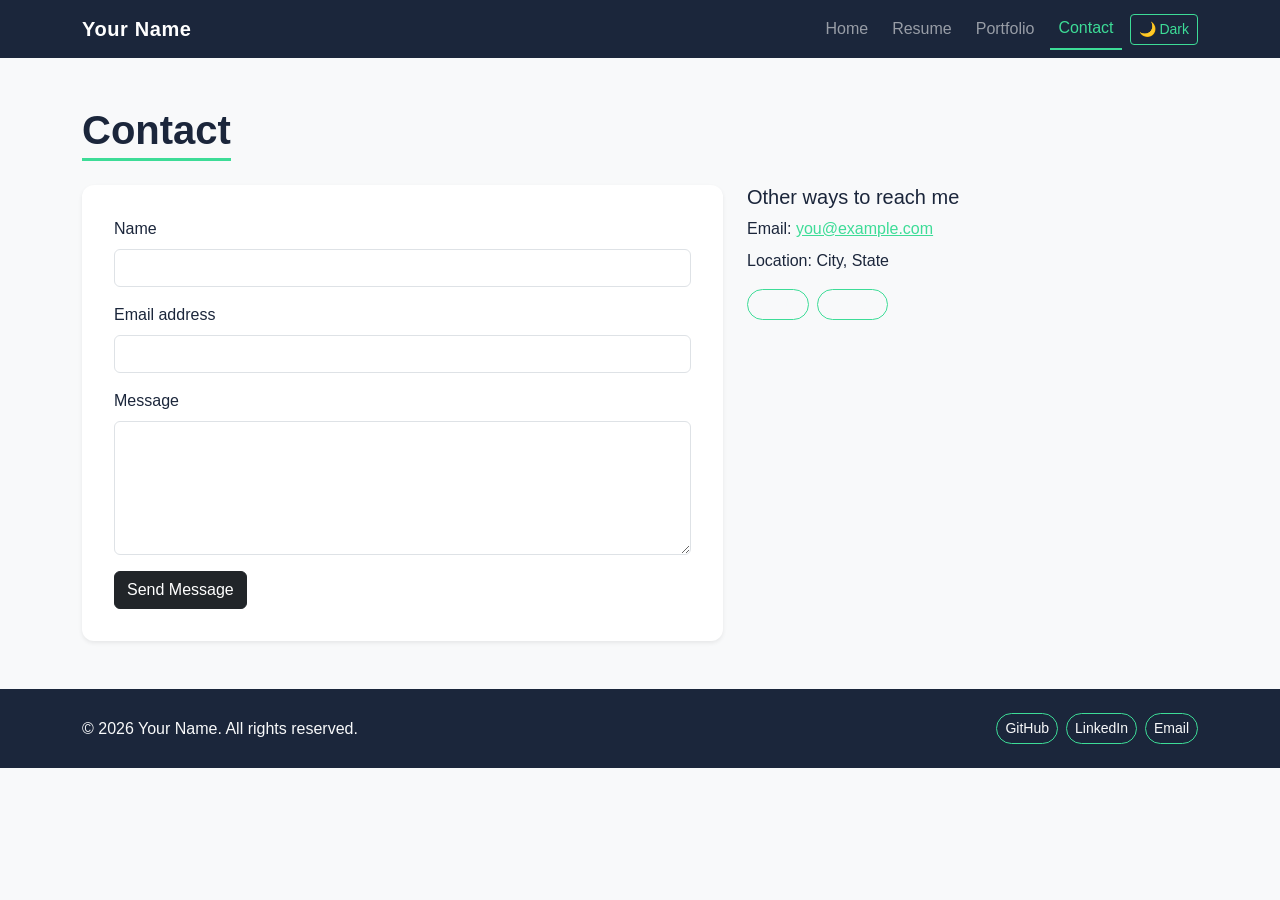
==== contact.html @ a8316914 "Scaffold interactive resume site Four-page Bootstrap site (Home, Resume, Portfolio, Contact) with a " ====
<!DOCTYPE html>
<html lang="en" data-bs-theme="light">
<head>
  <meta charset="UTF-8" />
  <meta name="viewport" content="width=device-width, initial-scale=1.0" />
  <title>Contact | Your Name — Interactive Resume</title>
  <meta name="description" content="Get in touch with Your Name." />
  <link rel="icon" type="image/svg+xml" href="images/favicon.svg" />
  <link href="https://cdn.jsdelivr.net/npm/bootstrap@5.3.3/dist/css/bootstrap.min.css" rel="stylesheet" />
  <link rel="stylesheet" href="css/style.css" />
</head>
<body>
  <a class="visually-hidden-focusable btn btn-dark position-absolute top-0 start-0 m-2" href="#main-content">Skip to main content</a>

  <header>
    <nav class="navbar navbar-expand-lg navbar-dark site-nav" aria-label="Main navigation">
      <div class="container">
        <a class="navbar-brand" href="index.html">Your Name</a>
        <button class="navbar-toggler" type="button" data-bs-toggle="collapse" data-bs-target="#mainNav" aria-controls="mainNav" aria-expanded="false" aria-label="Toggle navigation">
          <span class="navbar-toggler-icon"></span>
        </button>
        <div class="collapse navbar-collapse" id="mainNav">
          <ul class="navbar-nav ms-auto align-items-lg-center gap-lg-2">
            <li class="nav-item"><a class="nav-link" href="index.html">Home</a></li>
            <li class="nav-item"><a class="nav-link" href="resume.html">Resume</a></li>
            <li class="nav-item"><a class="nav-link" href="portfolio.html">Portfolio</a></li>
            <li class="nav-item"><a class="nav-link active" aria-current="page" href="contact.html">Contact</a></li>
            <li class="nav-item mt-2 mt-lg-0">
              <button id="themeToggle" type="button" class="btn btn-outline-light btn-sm theme-toggle-btn" aria-pressed="false">🌙 Dark</button>
            </li>
          </ul>
        </div>
      </div>
    </nav>
  </header>

  <main id="main-content" class="container py-5">
    <h1 class="section-title">Contact</h1>

    <div class="row">
      <div class="col-12 col-lg-7">
        <div id="formSuccess" class="alert alert-success d-none" role="alert">
          Thanks for reaching out! This is a placeholder confirmation — no message was actually sent
          because the form isn't connected to a backend yet.
        </div>

        <form class="contact-form needs-validation shadow-sm" novalidate>
          <div class="mb-3">
            <label for="contactName" class="form-label">Name</label>
            <input type="text" class="form-control" id="contactName" name="name" required />
            <div class="invalid-feedback">Please enter your name.</div>
          </div>
          <div class="mb-3">
            <label for="contactEmail" class="form-label">Email address</label>
            <input type="email" class="form-control" id="contactEmail" name="email" required />
            <div class="invalid-feedback">Please enter a valid email address.</div>
          </div>
          <div class="mb-3">
            <label for="contactMessage" class="form-label">Message</label>
            <textarea class="form-control" id="contactMessage" name="message" rows="5" required></textarea>
            <div class="invalid-feedback">Please enter a message.</div>
          </div>
          <button type="submit" class="btn btn-dark">Send Message</button>
        </form>
      </div>

      <div class="col-12 col-lg-5 mt-4 mt-lg-0">
        <h2 class="h5">Other ways to reach me</h2>
        <ul class="list-unstyled">
          <li class="mb-2">Email: <a href="mailto:you@example.com">you@example.com</a></li>
          <li class="mb-2">Location: City, State</li>
        </ul>
        <div class="social-links d-flex gap-2 mt-3">
          <a href="#" class="btn btn-outline-theme btn-sm rounded-pill" aria-label="Your Name on GitHub">GitHub</a>
          <a href="#" class="btn btn-outline-theme btn-sm rounded-pill" aria-label="Your Name on LinkedIn">LinkedIn</a>
        </div>
      </div>
    </div>
  </main>

  <footer class="site-footer py-4">
    <div class="container d-flex flex-column flex-md-row justify-content-between align-items-center gap-3">
      <p class="mb-0">&copy; 2026 Your Name. All rights reserved.</p>
      <div class="social-links d-flex gap-2">
        <a href="#" class="btn btn-outline-light btn-sm rounded-pill" aria-label="Your Name on GitHub">GitHub</a>
        <a href="#" class="btn btn-outline-light btn-sm rounded-pill" aria-label="Your Name on LinkedIn">LinkedIn</a>
        <a href="contact.html" class="btn btn-outline-light btn-sm rounded-pill" aria-label="Contact Your Name">Email</a>
      </div>
    </div>
  </footer>

  <script src="https://cdn.jsdelivr.net/npm/bootstrap@5.3.3/dist/js/bootstrap.bundle.min.js"></script>
  <script src="js/script.js"></script>
</body>
</html>
---- css/style.css ----
/* =========================================================
   Variables & theme
   ========================================================= */
:root {
  --color-bg: #f8f9fa;
  --color-surface: #ffffff;
  --color-text: #1b263b;
  --color-muted: #6c757d;
  --color-primary: #1b263b;
  --color-accent: #3ddc97;
  --radius: 0.75rem;
  --transition: 0.2s ease;
  --font-base: "Segoe UI", Roboto, Helvetica, Arial, sans-serif;
}

[data-bs-theme="dark"] {
  --color-bg: #0d1321;
  --color-surface: #1b263b;
  --color-text: #f8f9fa;
  --color-muted: #adb5bd;
}

/* =========================================================
   Base
   ========================================================= */
html {
  scroll-behavior: smooth;
}

body {
  background-color: var(--color-bg);
  color: var(--color-text);
  font-family: var(--font-base);
  transition: background-color var(--transition), color var(--transition);
}

main {
  min-height: 60vh;
}

a {
  color: var(--color-accent);
}

.section-title {
  font-weight: 700;
  border-bottom: 3px solid var(--color-accent);
  display: inline-block;
  padding-bottom: 0.25rem;
  margin-bottom: 1.5rem;
}

/* =========================================================
   Navbar
   ========================================================= */
.site-nav {
  background-color: var(--color-primary);
}

.site-nav .navbar-brand {
  font-weight: 700;
  letter-spacing: 0.03em;
}

.site-nav .nav-link {
  font-weight: 500;
}

.site-nav .nav-link.active {
  color: var(--color-accent) !important;
  border-bottom: 2px solid var(--color-accent);
}

.theme-toggle-btn {
  border-color: var(--color-accent);
  color: var(--color-accent);
}

.theme-toggle-btn:hover {
  background-color: var(--color-accent);
  color: var(--color-primary);
}

.btn-outline-theme {
  border-color: var(--color-text);
  color: var(--color-text);
}

.btn-outline-theme:hover {
  background-color: var(--color-text);
  color: var(--color-bg);
}

/* =========================================================
   Custom Bootstrap component: profile card
   Combines Bootstrap's card, rounded-circle, shadow, badge and
   btn classes into a single hero component, with custom styling
   layered on top via the profile-card / profile-card__* classes.
   ========================================================= */
.profile-card {
  background-color: var(--color-surface);
  border: none;
  border-radius: var(--radius);
  overflow: hidden;
  transition: transform var(--transition), box-shadow var(--transition);
}

.profile-card:hover {
  transform: translateY(-6px);
  box-shadow: 0 1rem 2rem rgba(0, 0, 0, 0.25);
}

.profile-card__avatar {
  width: 160px;
  height: 160px;
  object-fit: cover;
  border: 4px solid var(--color-accent);
}

/* =========================================================
   Cards & grids (Portfolio)
   ========================================================= */
.project-card {
  background-color: var(--color-surface);
  border: none;
  border-radius: var(--radius);
  height: 100%;
  transition: transform var(--transition), box-shadow var(--transition);
}

.project-card:hover {
  transform: translateY(-4px);
  box-shadow: 0 0.75rem 1.5rem rgba(0, 0, 0, 0.2);
}

.project-card img {
  border-top-left-radius: var(--radius);
  border-top-right-radius: var(--radius);
}

.filter-bar .btn {
  border-color: var(--color-accent);
  color: var(--color-text);
}

.filter-bar .btn.active,
.filter-bar .btn:hover {
  background-color: var(--color-accent);
  color: var(--color-primary);
  border-color: var(--color-accent);
}

/* =========================================================
   Resume
   ========================================================= */
.accordion-button:not(.collapsed) {
  background-color: var(--color-accent);
  color: var(--color-primary);
}

.accordion-item {
  background-color: var(--color-surface);
}

.skill-bar .progress {
  height: 0.6rem;
}

.skill-bar .progress-bar {
  background-color: var(--color-accent);
}

/* =========================================================
   Contact
   ========================================================= */
.contact-form {
  background-color: var(--color-surface);
  border-radius: var(--radius);
  padding: 2rem;
}

/* =========================================================
   Footer
   ========================================================= */
.site-footer {
  background-color: var(--color-primary);
  color: var(--color-bg);
}

.site-footer a {
  color: var(--color-bg);
}

.social-links .btn {
  border-color: var(--color-accent);
  color: var(--color-bg);
}

.social-links .btn:hover {
  background-color: var(--color-accent);
  color: var(--color-primary);
}

/* =========================================================
   Responsive tweaks
   ========================================================= */
@media (max-width: 575.98px) {
  .profile-card__avatar {
    width: 120px;
    height: 120px;
  }
}
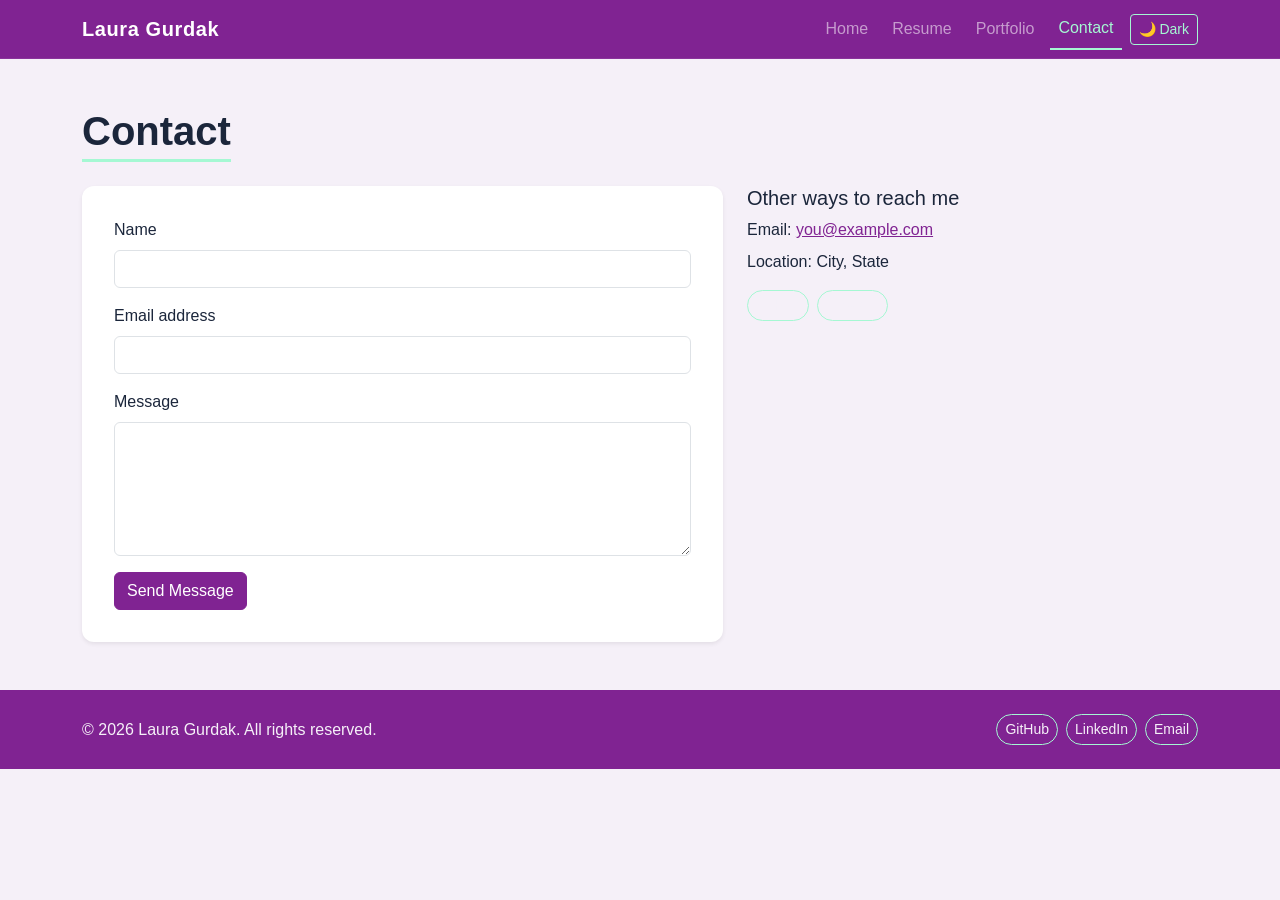
==== commit 05c8a96b: "Personalize site content and apply purple theme Replace placeholder name/copy with Laura Gurdak's in" ====
--- a/contact.html
+++ b/contact.html
@@ -3,8 +3,8 @@
 <head>
   <meta charset="UTF-8" />
   <meta name="viewport" content="width=device-width, initial-scale=1.0" />
-  <title>Contact | Your Name — Interactive Resume</title>
-  <meta name="description" content="Get in touch with Your Name." />
+  <title>Contact | Laura Gurdak — Interactive Resume</title>
+  <meta name="description" content="Get in touch with Laura Gurdak." />
   <link rel="icon" type="image/svg+xml" href="images/favicon.svg" />
   <link href="https://cdn.jsdelivr.net/npm/bootstrap@5.3.3/dist/css/bootstrap.min.css" rel="stylesheet" />
   <link rel="stylesheet" href="css/style.css" />
@@ -15,7 +15,7 @@
   <header>
     <nav class="navbar navbar-expand-lg navbar-dark site-nav" aria-label="Main navigation">
       <div class="container">
-        <a class="navbar-brand" href="index.html">Your Name</a>
+        <a class="navbar-brand" href="index.html">Laura Gurdak</a>
         <button class="navbar-toggler" type="button" data-bs-toggle="collapse" data-bs-target="#mainNav" aria-controls="mainNav" aria-expanded="false" aria-label="Toggle navigation">
           <span class="navbar-toggler-icon"></span>
         </button>
@@ -71,8 +71,8 @@
           <li class="mb-2">Location: City, State</li>
         </ul>
         <div class="social-links d-flex gap-2 mt-3">
-          <a href="#" class="btn btn-outline-theme btn-sm rounded-pill" aria-label="Your Name on GitHub">GitHub</a>
-          <a href="#" class="btn btn-outline-theme btn-sm rounded-pill" aria-label="Your Name on LinkedIn">LinkedIn</a>
+          <a href="#" class="btn btn-outline-theme btn-sm rounded-pill" aria-label="Laura Gurdak on GitHub">GitHub</a>
+          <a href="#" class="btn btn-outline-theme btn-sm rounded-pill" aria-label="Laura Gurdak on LinkedIn">LinkedIn</a>
         </div>
       </div>
     </div>
@@ -80,11 +80,11 @@
 
   <footer class="site-footer py-4">
     <div class="container d-flex flex-column flex-md-row justify-content-between align-items-center gap-3">
-      <p class="mb-0">&copy; 2026 Your Name. All rights reserved.</p>
+      <p class="mb-0">&copy; 2026 Laura Gurdak. All rights reserved.</p>
       <div class="social-links d-flex gap-2">
-        <a href="#" class="btn btn-outline-light btn-sm rounded-pill" aria-label="Your Name on GitHub">GitHub</a>
-        <a href="#" class="btn btn-outline-light btn-sm rounded-pill" aria-label="Your Name on LinkedIn">LinkedIn</a>
-        <a href="contact.html" class="btn btn-outline-light btn-sm rounded-pill" aria-label="Contact Your Name">Email</a>
+        <a href="#" class="btn btn-outline-light btn-sm rounded-pill" aria-label="Laura Gurdak on GitHub">GitHub</a>
+        <a href="#" class="btn btn-outline-light btn-sm rounded-pill" aria-label="Laura Gurdak on LinkedIn">LinkedIn</a>
+        <a href="contact.html" class="btn btn-outline-light btn-sm rounded-pill" aria-label="Contact Laura Gurdak">Email</a>
       </div>
     </div>
   </footer>
--- a/css/style.css
+++ b/css/style.css
@@ -2,22 +2,25 @@
    Variables & theme
    ========================================================= */
 :root {
-  --color-bg: #f8f9fa;
+  --color-bg: #f5f0f8;
   --color-surface: #ffffff;
   --color-text: #1b263b;
-  --color-muted: #6c757d;
-  --color-primary: #1b263b;
-  --color-accent: #3ddc97;
+  --color-muted: #9a98b5;
+  --color-primary: #802392;
+  --color-secondary: #995fa3;
+  --color-accent: #a5f8d3;
   --radius: 0.75rem;
   --transition: 0.2s ease;
   --font-base: "Segoe UI", Roboto, Helvetica, Arial, sans-serif;
 }
 
 [data-bs-theme="dark"] {
-  --color-bg: #0d1321;
-  --color-surface: #1b263b;
-  --color-text: #f8f9fa;
-  --color-muted: #adb5bd;
+  --color-bg: #160a1f;
+  --color-surface: #231030;
+  --color-text: #f0ecf5;
+  --color-muted: #9a98b5;
+  --color-secondary: #b87fc0;
+  --color-accent: #a5f8d3;
 }
 
 /* =========================================================
@@ -39,7 +42,7 @@
 }
 
 a {
-  color: var(--color-accent);
+  color: var(--color-primary);
 }
 
 .section-title {
@@ -55,6 +58,7 @@
    ========================================================= */
 .site-nav {
   background-color: var(--color-primary);
+  border-bottom: 1px solid rgba(255, 255, 255, 0.08);
 }
 
 .site-nav .navbar-brand {
@@ -89,6 +93,20 @@
 .btn-outline-theme:hover {
   background-color: var(--color-text);
   color: var(--color-bg);
+}
+
+.btn-dark {
+  --bs-btn-bg: var(--color-primary);
+  --bs-btn-border-color: var(--color-primary);
+  --bs-btn-hover-bg: var(--color-secondary);
+  --bs-btn-hover-border-color: var(--color-secondary);
+  --bs-btn-active-bg: var(--color-secondary);
+  --bs-btn-active-border-color: var(--color-secondary);
+}
+
+.highlight-box {
+  border: 1px solid var(--color-secondary);
+  border-radius: var(--radius);
 }
 
 /* =========================================================
